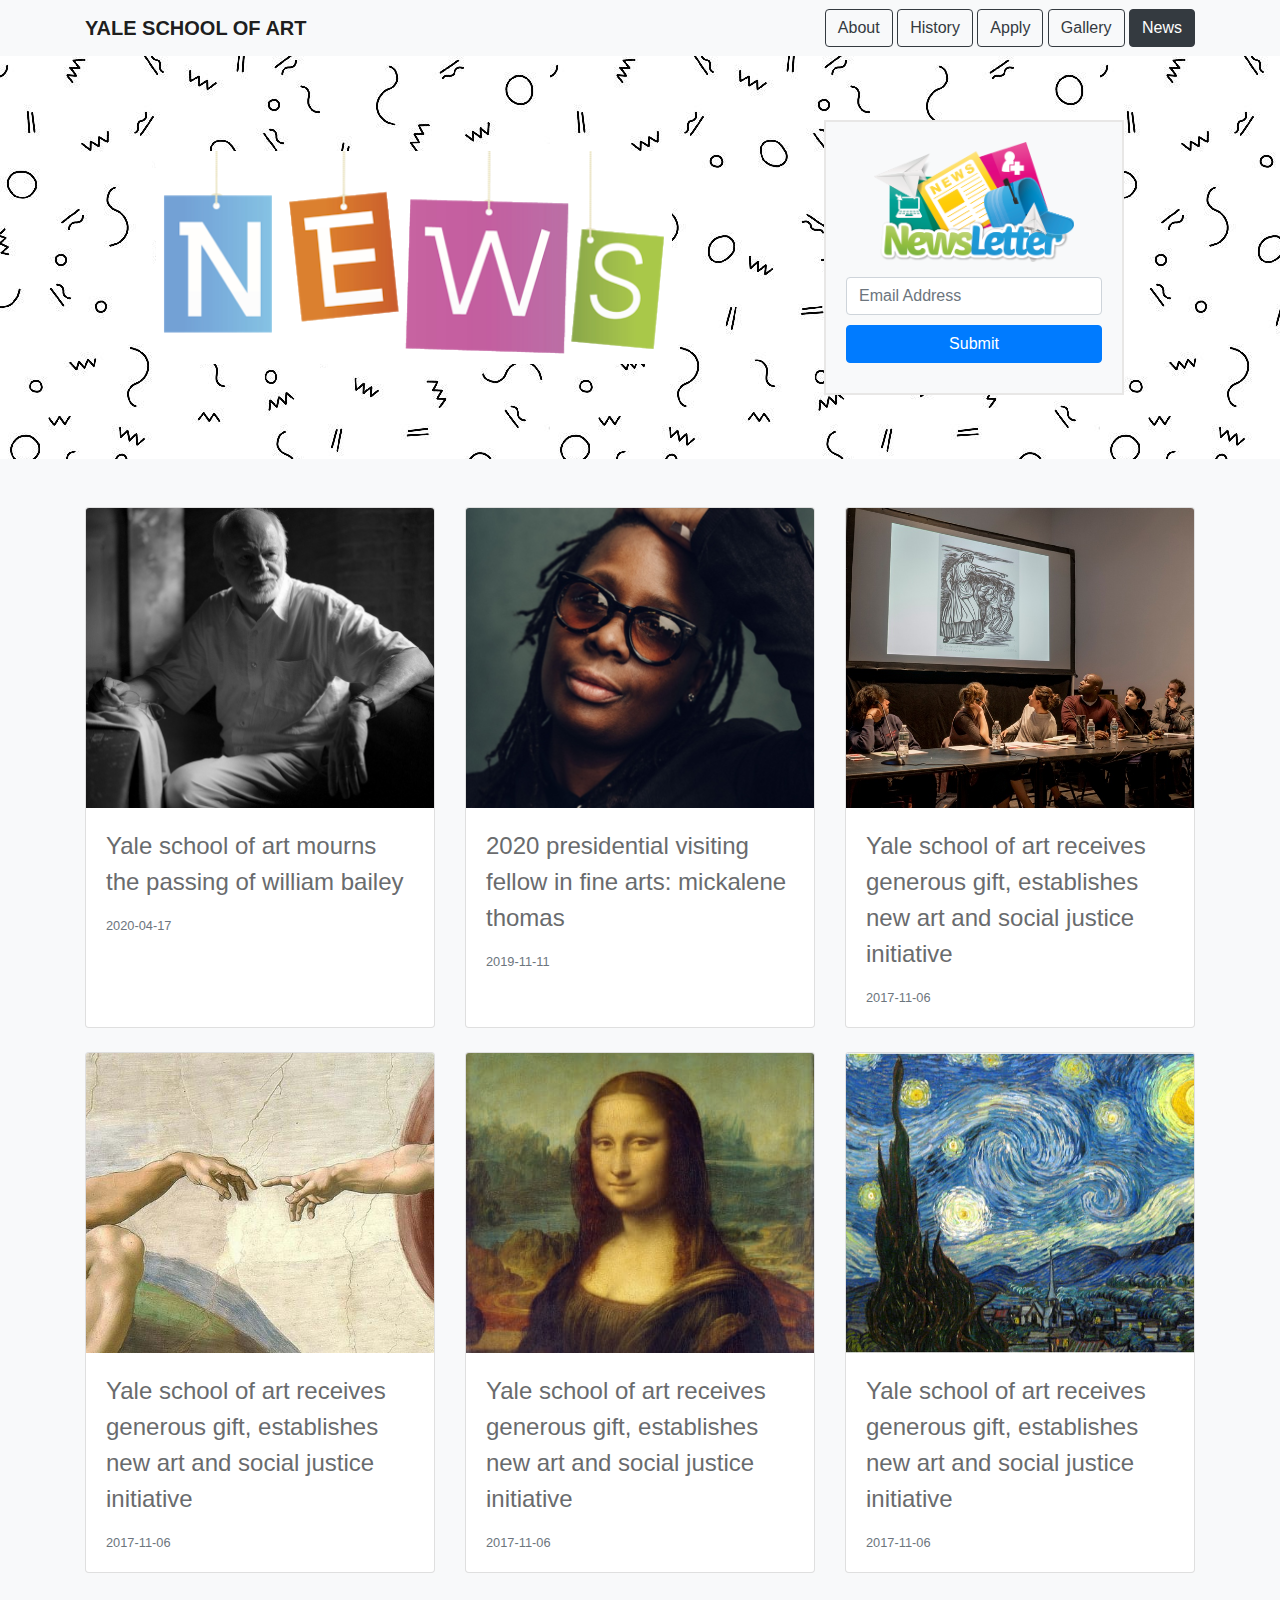
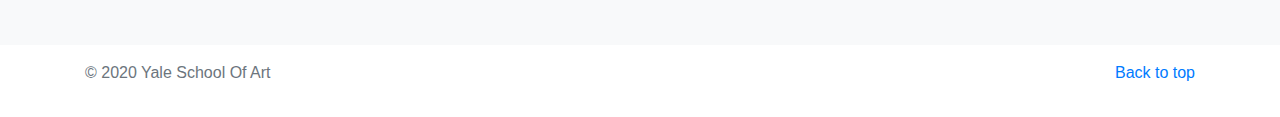
==== news/index.html @ b933cb47 "php to html" ====
<!doctype html>
<html lang="en">
<head>
    <meta charset="utf-8">
    <meta name="viewport" content="width=device-width, initial-scale=1, shrink-to-fit=no">
    <meta name="description" content="">
    <meta name="author" content="">

    <title>News - YALE School of Art</title>

    <!-- Bootstrap core CSS -->
    <link href="./css/bootstrap.min.css" rel="stylesheet">

    <!-- Custom styles for this template -->
    <link href="./css/styles.css" rel="stylesheet">
</head>
<body>
<header>
    <div class="navbar navbar-light bg-light box-shadow">
        <div class="container d-flex justify-content-between">
            <a href="#" class="navbar-brand d-flex align-items-center">
                <strong>YALE SCHOOL OF ART</strong>
            </a>
            <div>
                <a href=".././about.php" onclick="stop()">
                    <button class="btn btn-outline-dark">About</button>
                </a>
                <a href=".././history/index.html" onclick="stop()">
                    <button class="btn btn-outline-dark">History</button>
                </a>
                <a href=".././apply.html" onclick="stop()">
                    <button class="btn btn-outline-dark">Apply</button>
                </a>
                <a href=".././gallery.html" onclick="stop()">
                    <button class="btn btn-outline-dark">Gallery</button>
                </a>
                <a href="index.php" onclick="stop()">
                    <button class="btn btn-outline-dark active">News</button>
                </a>
            </div>
        </div>
    </div>
</header>

<main role="main">

    <section class="jumbotron text-center" style="background-image:url(images/background.jpg);margin-bottom: 0;">
        <div class="container">
            <div class="wrapper">
                <div class="block-1">
                    <img src="./images/news.png" style="width: 516px">
                </div>
                <div class="block-2" style="height: 275px">
                    <img src="./images/newsletter.png" style="width:200px;">
                    <div style="margin-top: 15px;">
                        <input type="email" class="form-control" id="inputEmail1" placeholder="Email Address"
                               aria-describedby="emailHelp" style="margin-bottom: 10px;">
                        <button type="submit" onclick="subscribe()" id="newsBtn" class="btn btn-primary"
                                style="width: 100%">Submit
                        </button>
                    </div>
                    <div id="successMsg" class="newsletterS alert alert-success" role="alert">
                        Subscribe Successfully!
                    </div>
                    <div id="errorMsg" class="newsletterS alert alert-danger" role="alert">
                        Enter a valid email!
                    </div>
                    <script>
                        function subscribe() {
                            let success = document.getElementById("successMsg");
                            let error = document.getElementById("errorMsg");
                            let emailBox = document.getElementById("inputEmail1");
                            let email = document.getElementById("inputEmail1").value;
                            var mailformat = /^[a-zA-Z0-9.!#$%&'*+/=?^_`{|}~-]+@[a-zA-Z0-9-]+(?:\.[a-zA-Z0-9-]+)*$/;
                            if (email.match(mailformat)) {
                                success.style.display = "block";
                                emailBox.disabled = true;
                                document.getElementById("newsBtn").style.display = "none";
                                error.style.display = "none";
                                emailBox.classList.remove("is-invalid");
                                emailBox.classList.add("is-valid");
                            } else {
                                error.style.display = "block";
                                emailBox.focus();
                                emailBox.classList.add("is-invalid");
                            }
                        }
                    </script>
                </div>
            </div>
        </div>
        </div>
    </section>

    <div class="album py-5 bg-light">
        <div class="container">

            <div class="row">

                <div class='col-md-4 card-group'>
                    <div class='card mb-4 box-shadow'><a href='post1.html'>
                        <img class='card-img-top' src='./images/1.jpg' alt='Card image cap'>
                        <div class='card-body'>
                            <p class='card-text'>Yale school of art mourns the passing of william bailey</p>
                            <div class='d-flex justify-content-between align-items-center'>
                                <small class='text-muted'>2020-04-17</small>
                            </div>
                        </div></a>
                    </div>
                </div>
                <div class='col-md-4 card-group'>
                    <div class='card mb-4 box-shadow'><a href='post2.html'>
                        <img class='card-img-top' src='./images/2.png' alt='Card image cap'>
                        <div class='card-body'>
                            <p class='card-text'>2020 presidential visiting fellow in fine arts: mickalene thomas</p>
                            <div class='d-flex justify-content-between align-items-center'>
                                <small class='text-muted'>2019-11-11</small>
                            </div>
                        </div> </a>
                    </div>
                </div>
                <div class='col-md-4 card-group'>
                    <div class='card mb-4 box-shadow'><a href='post3.html'>
                        <img class='card-img-top' src='./images/6.jpg' alt='Card image cap'>
                        <div class='card-body'>
                            <p class='card-text'>Yale school of art receives generous gift, establishes new art and
                                social justice initiative</p>
                            <div class='d-flex justify-content-between align-items-center'>
                                <small class='text-muted'>2017-11-06</small>
                            </div>
                        </div> </a>
                    </div>
                </div>
                <div class='col-md-4 card-group'>
                    <div class='card mb-4 box-shadow'><a href='post3.html'>
                        <img class='card-img-top' src='./images/7.jpg' alt='Card image cap'>
                        <div class='card-body'>
                            <p class='card-text'>Yale school of art receives generous gift, establishes new art and
                                social justice initiative</p>
                            <div class='d-flex justify-content-between align-items-center'>
                                <small class='text-muted'>2017-11-06</small>
                            </div>
                        </div> </a>
                    </div>
                </div>
                <div class='col-md-4 card-group'>
                    <div class='card mb-4 box-shadow'><a href='post3.html'>
                        <img class='card-img-top' src='./images/8.jpg' alt='Card image cap'>
                        <div class='card-body'>
                            <p class='card-text'>Yale school of art receives generous gift, establishes new art and
                                social justice initiative</p>
                            <div class='d-flex justify-content-between align-items-center'>
                                <small class='text-muted'>2017-11-06</small>
                            </div>
                        </div> </a>
                    </div>
                </div>
                <div class='col-md-4 card-group'>
                    <div class='card mb-4 box-shadow'><a href='post3.html'>
                        <img class='card-img-top' src='./images/9.jpg' alt='Card image cap'>
                        <div class='card-body'>
                            <p class='card-text'>Yale school of art receives generous gift, establishes new art and
                                social justice initiative</p>
                            <div class='d-flex justify-content-between align-items-center'>
                                <small class='text-muted'>2017-11-06</small>
                            </div>
                        </div> </a>
                    </div>
                </div>
            </div>
        </div>
    </div>

</main>

<footer class="text-muted p-3">
    <div class="container">
        <p class="float-right">
            <a href="#">Back to top</a>
        </p>
        <p>© 2020 Yale School Of Art</p>
    </div>
</footer>

<!-- Bootstrap core JavaScript
================================================== -->
<!-- Placed at the end of the document so the pages load faster -->
<script src="https://code.jquery.com/jquery-3.2.1.slim.min.js"
        integrity="sha384-KJ3o2DKtIkvYIK3UENzmM7KCkRr/rE9/Qpg6aAZGJwFDMVNA/GpGFF93hXpG5KkN"
        crossorigin="anonymous"></script>
<script>window.jQuery || document.write('<script src="../../assets/js/vendor/jquery-slim.min.js"><\/script>')</script>
<script src="./js/vendor/popper.min.js"></script>
<script src="./js/bootstrap.js"></script>
<script src="./js/vendor/holder.min.js"></script>
</body>
</html>
---- news/css/styles.css ----
.wrapper{
    display: grid;
    grid-gap: 10px;
    grid-template-areas: "Block1 Block2";
}
.block-1{
    grid-area: Block1;
    margin: auto;
    background-color: white;
}
.block-2{
    grid-area: Block2;
    background-color: #f8f9fa;
    padding: 20px;
    border: #e8e7e6 2px solid;
    width: 300px;
    margin: 0 auto;

}
a:hover {
    text-decoration: none;
}
@media (max-width: 768px){
    .wrapper{
        grid-template-areas: "Block1""Block2";
    }
    .block-1{
        grid-area: Block1;
    }
    .block-2{
        grid-area: Block2;
    }
}
.card a{
    color: #696b6d !important;
    text-decoration:none !important;
}
.blocks{
    padding-top: 10px;
    display: grid;
    grid-gap: 10px;
    grid-template-areas: "Block-1""Block-2";
}
.inputEmail{
    grid-area: Block-1;
}
.newsBtn{
    grid-area: Block-2;
}

.card-img-top {
    object-fit: cover;
    height: 300px;
}

.card-text{
    font-size: x-large;
    font-weight: 500;
}
.bg-dark-new{
    background-color: #343a4085 !important;
}
.newsletterS{
    display: none;
}
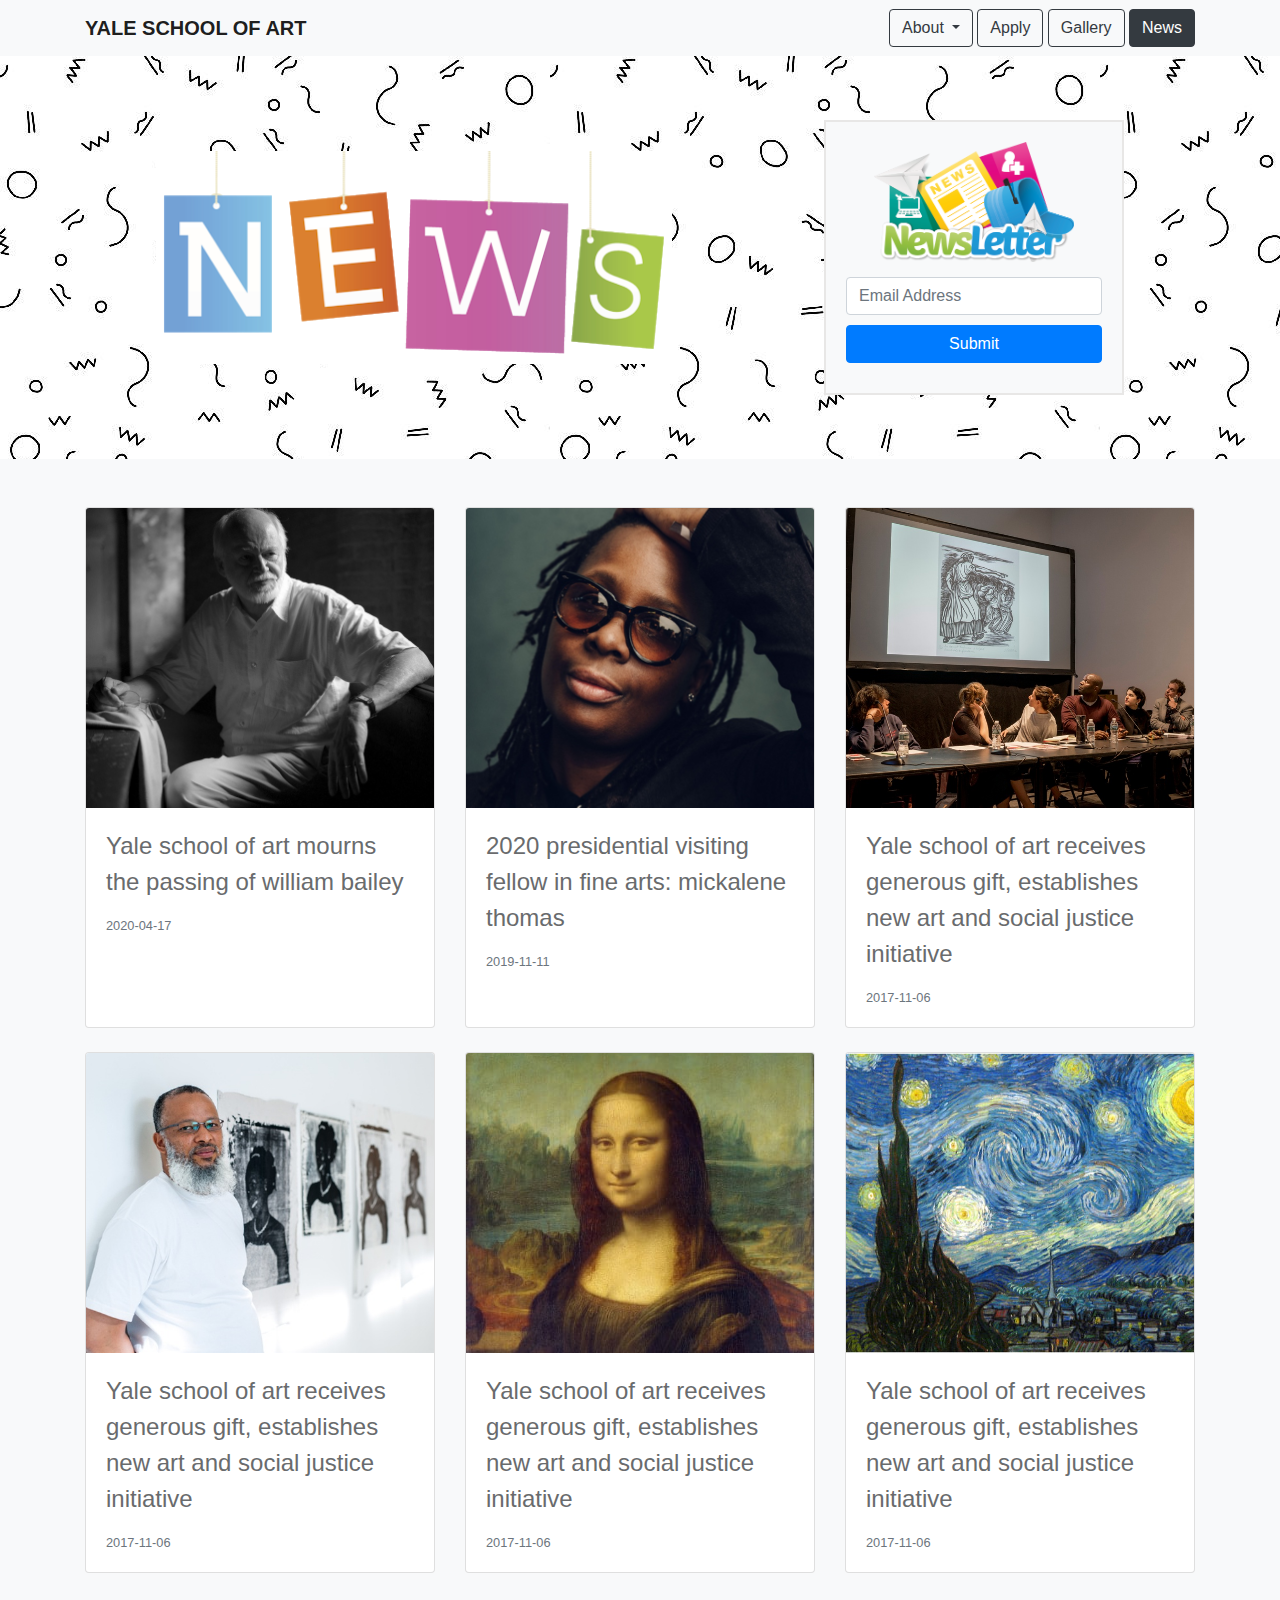
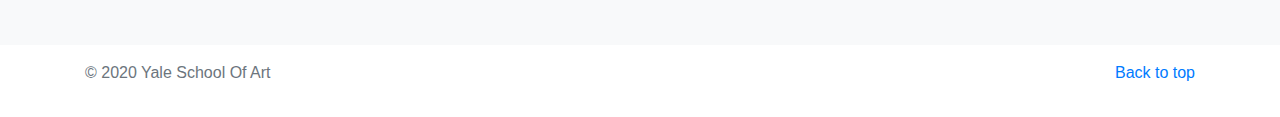
==== commit 4de148bd: "navigation" ====
--- a/news/index.html
+++ b/news/index.html
@@ -21,20 +21,34 @@
             <a href="#" class="navbar-brand d-flex align-items-center">
                 <strong>YALE SCHOOL OF ART</strong>
             </a>
-            <div>
-                <a href=".././about.php" onclick="stop()">
-                    <button class="btn btn-outline-dark">About</button>
-                </a>
-                <a href=".././history/index.html" onclick="stop()">
-                    <button class="btn btn-outline-dark">History</button>
-                </a>
-                <a href=".././apply.html" onclick="stop()">
+            <div class="dropdown" style="margin-right: 4px; margin-left: auto">
+                <button class="btn btn-outline-dark dropdown-toggle" type="button" id="dropdownMenuButton" data-toggle="dropdown" aria-haspopup="true" aria-expanded="false">
+                    About
+                </button>
+                <div class="dropdown-menu" aria-labelledby="dropdownMenuButton">
+                    <a href=".././about.php" class="dropdown-item" onclick="stop()" >
+                        About
+                    </a>
+                    <a href="../history/index.html" class="dropdown-item" onclick="stop()" >
+                        History
+                    </a>
+                    <a href="../about/summer/index.html" class="dropdown-item" onclick="stop()" >
+                        Summer Programme
+                    </a>
+                    <a href="../support/index.html" class="dropdown-item" onclick="stop()" >
+                        Support the school
+                    </a>
+                </div>
+            </div>
+            <div style="margin-left: 0;margin-right: 0">
+
+                <a href=".././apply.html" onclick="stop()" >
                     <button class="btn btn-outline-dark">Apply</button>
                 </a>
-                <a href=".././gallery.html" onclick="stop()">
+                <a href=".././gallery.html">
                     <button class="btn btn-outline-dark">Gallery</button>
                 </a>
-                <a href="index.php" onclick="stop()">
+                <a href="index.html" >
                     <button class="btn btn-outline-dark active">News</button>
                 </a>
             </div>
@@ -133,7 +147,7 @@
                 </div>
                 <div class='col-md-4 card-group'>
                     <div class='card mb-4 box-shadow'><a href='post3.html'>
-                        <img class='card-img-top' src='./images/7.jpg' alt='Card image cap'>
+                        <img class='card-img-top' src='./images/3.jpg' alt='Card image cap'>
                         <div class='card-body'>
                             <p class='card-text'>Yale school of art receives generous gift, establishes new art and
                                 social justice initiative</p>
